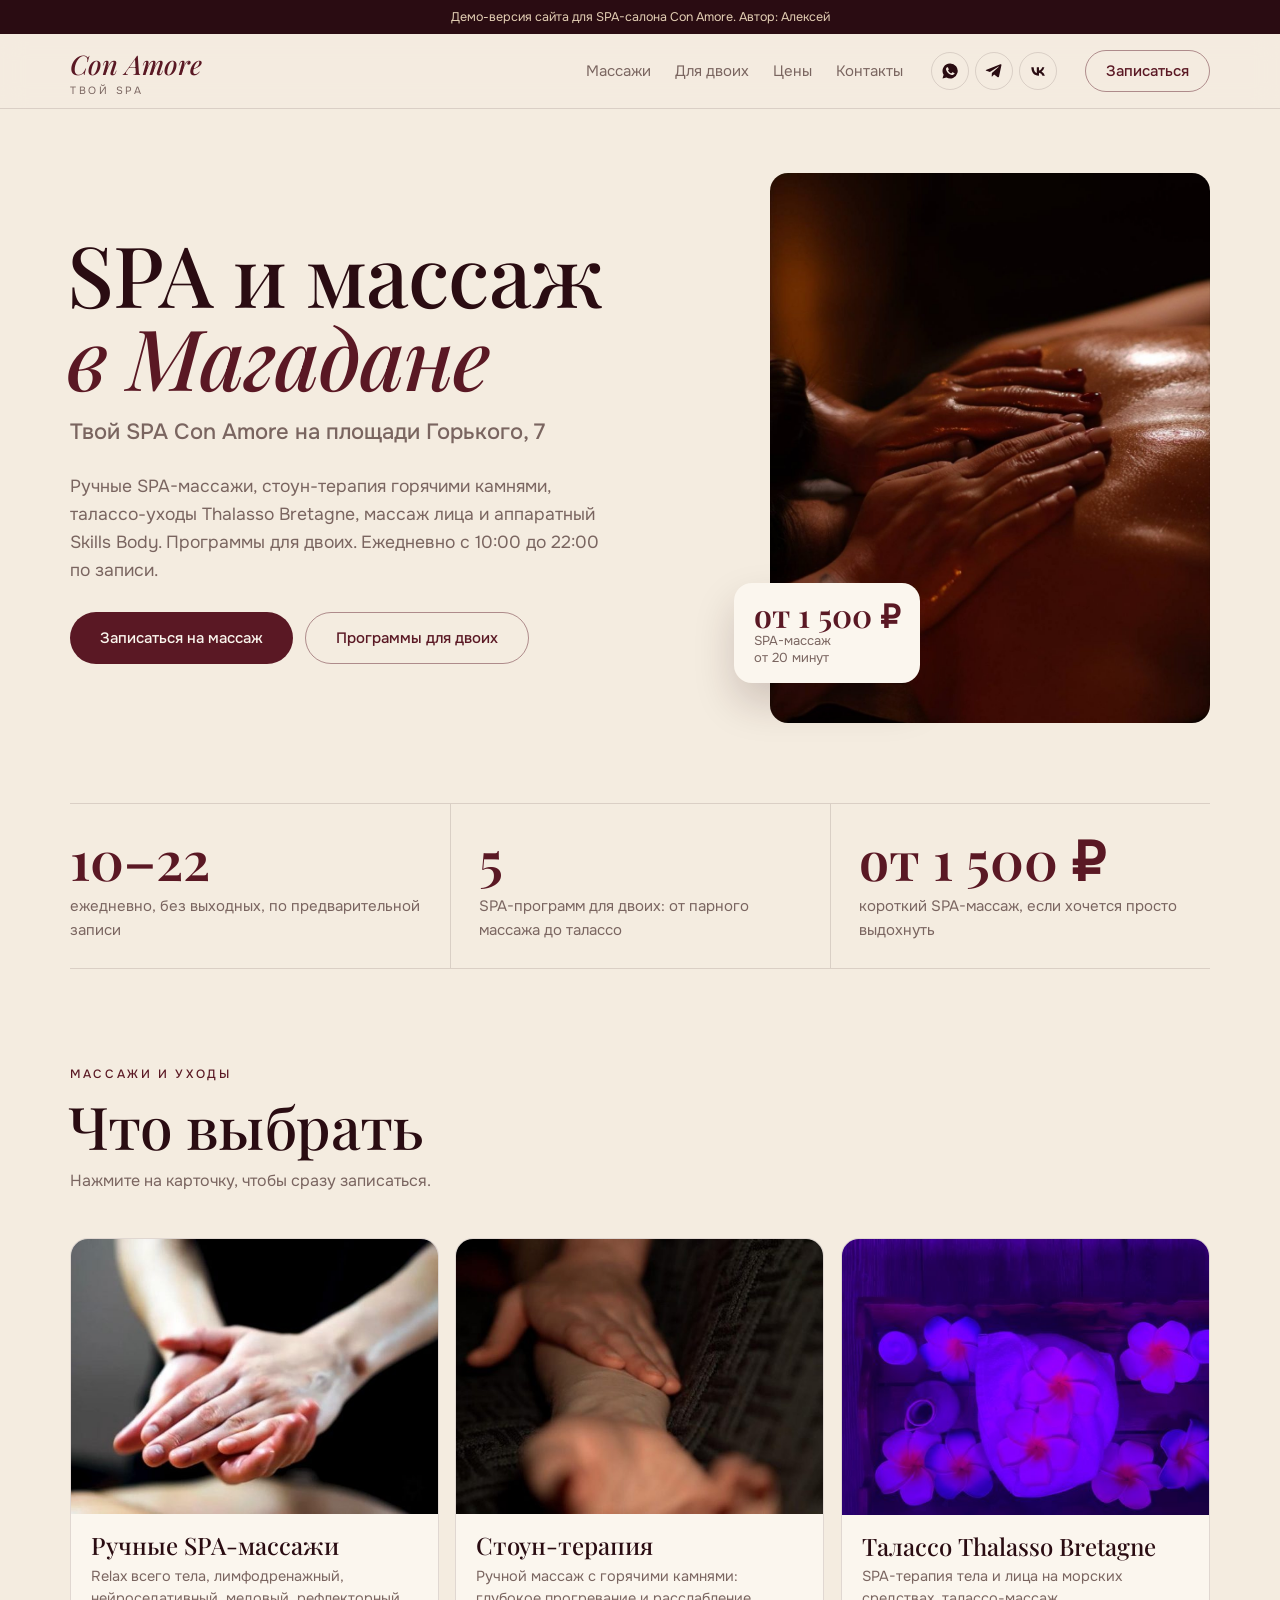
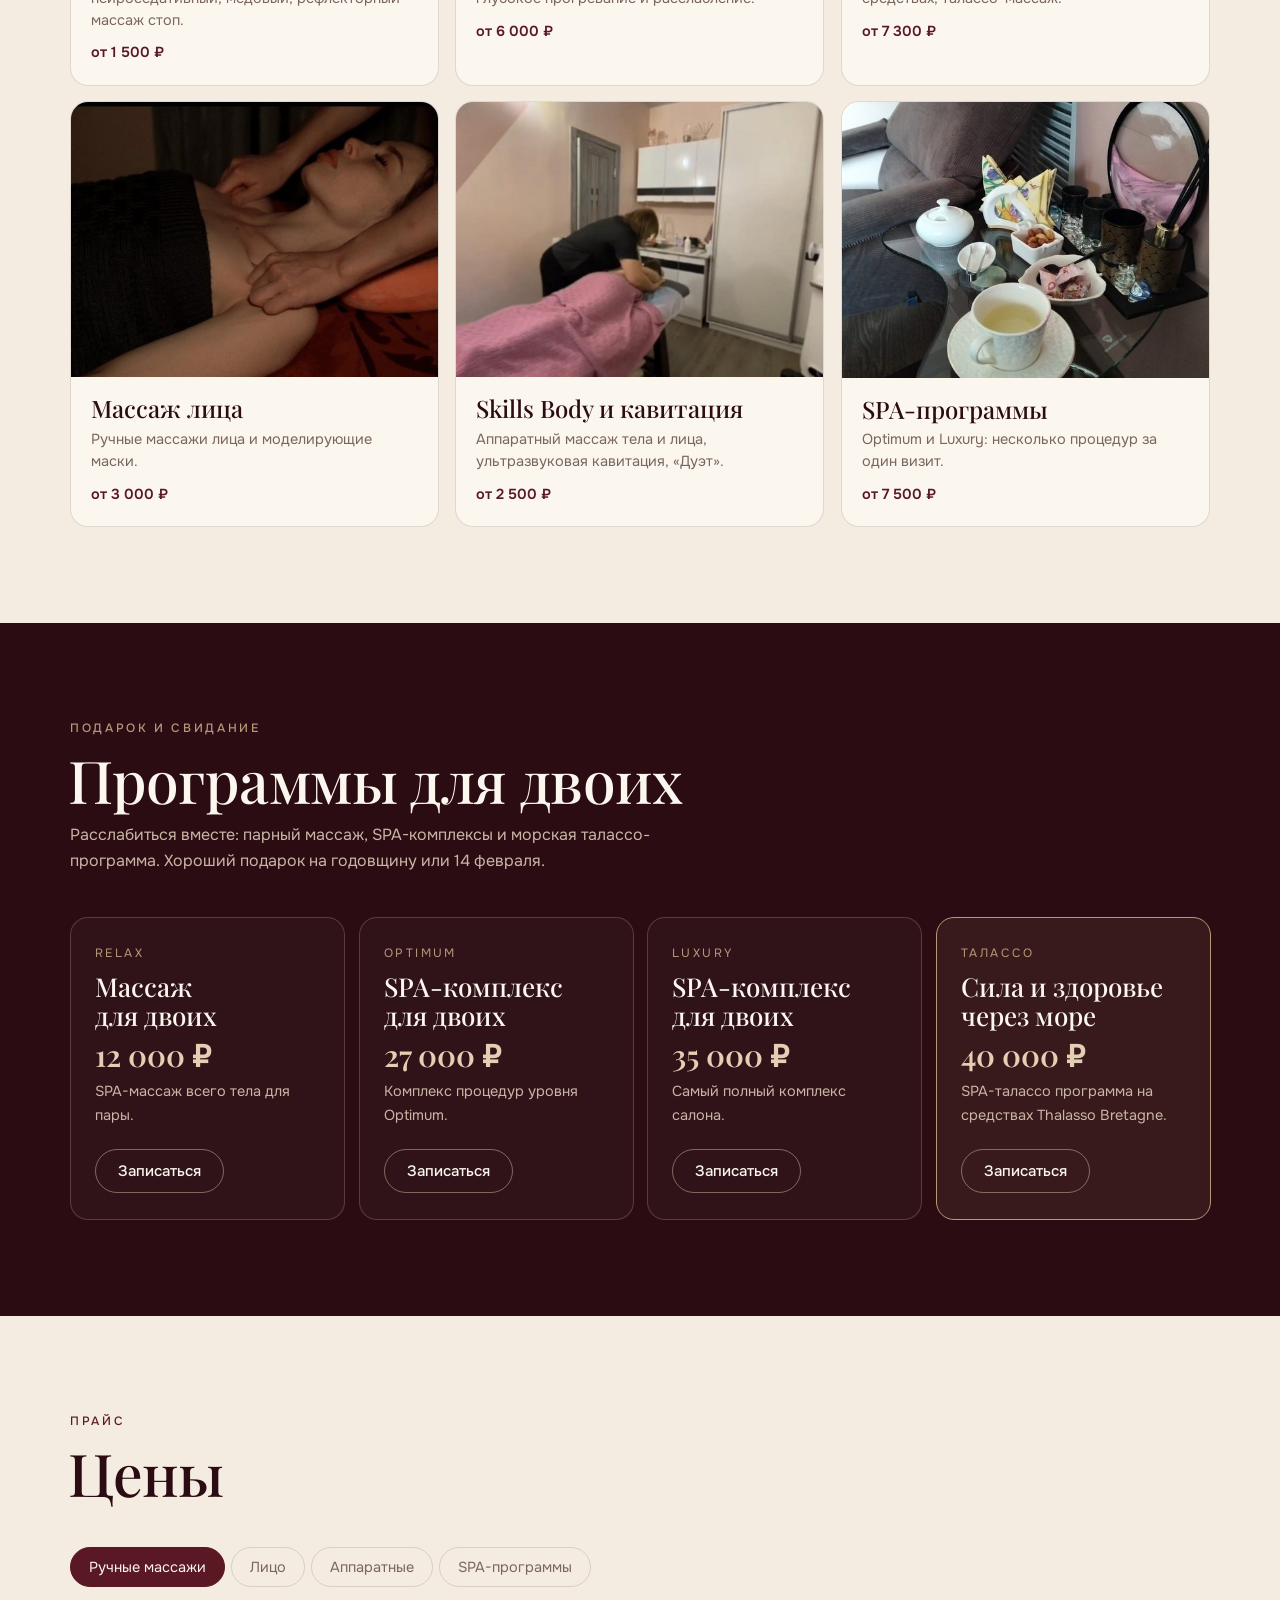
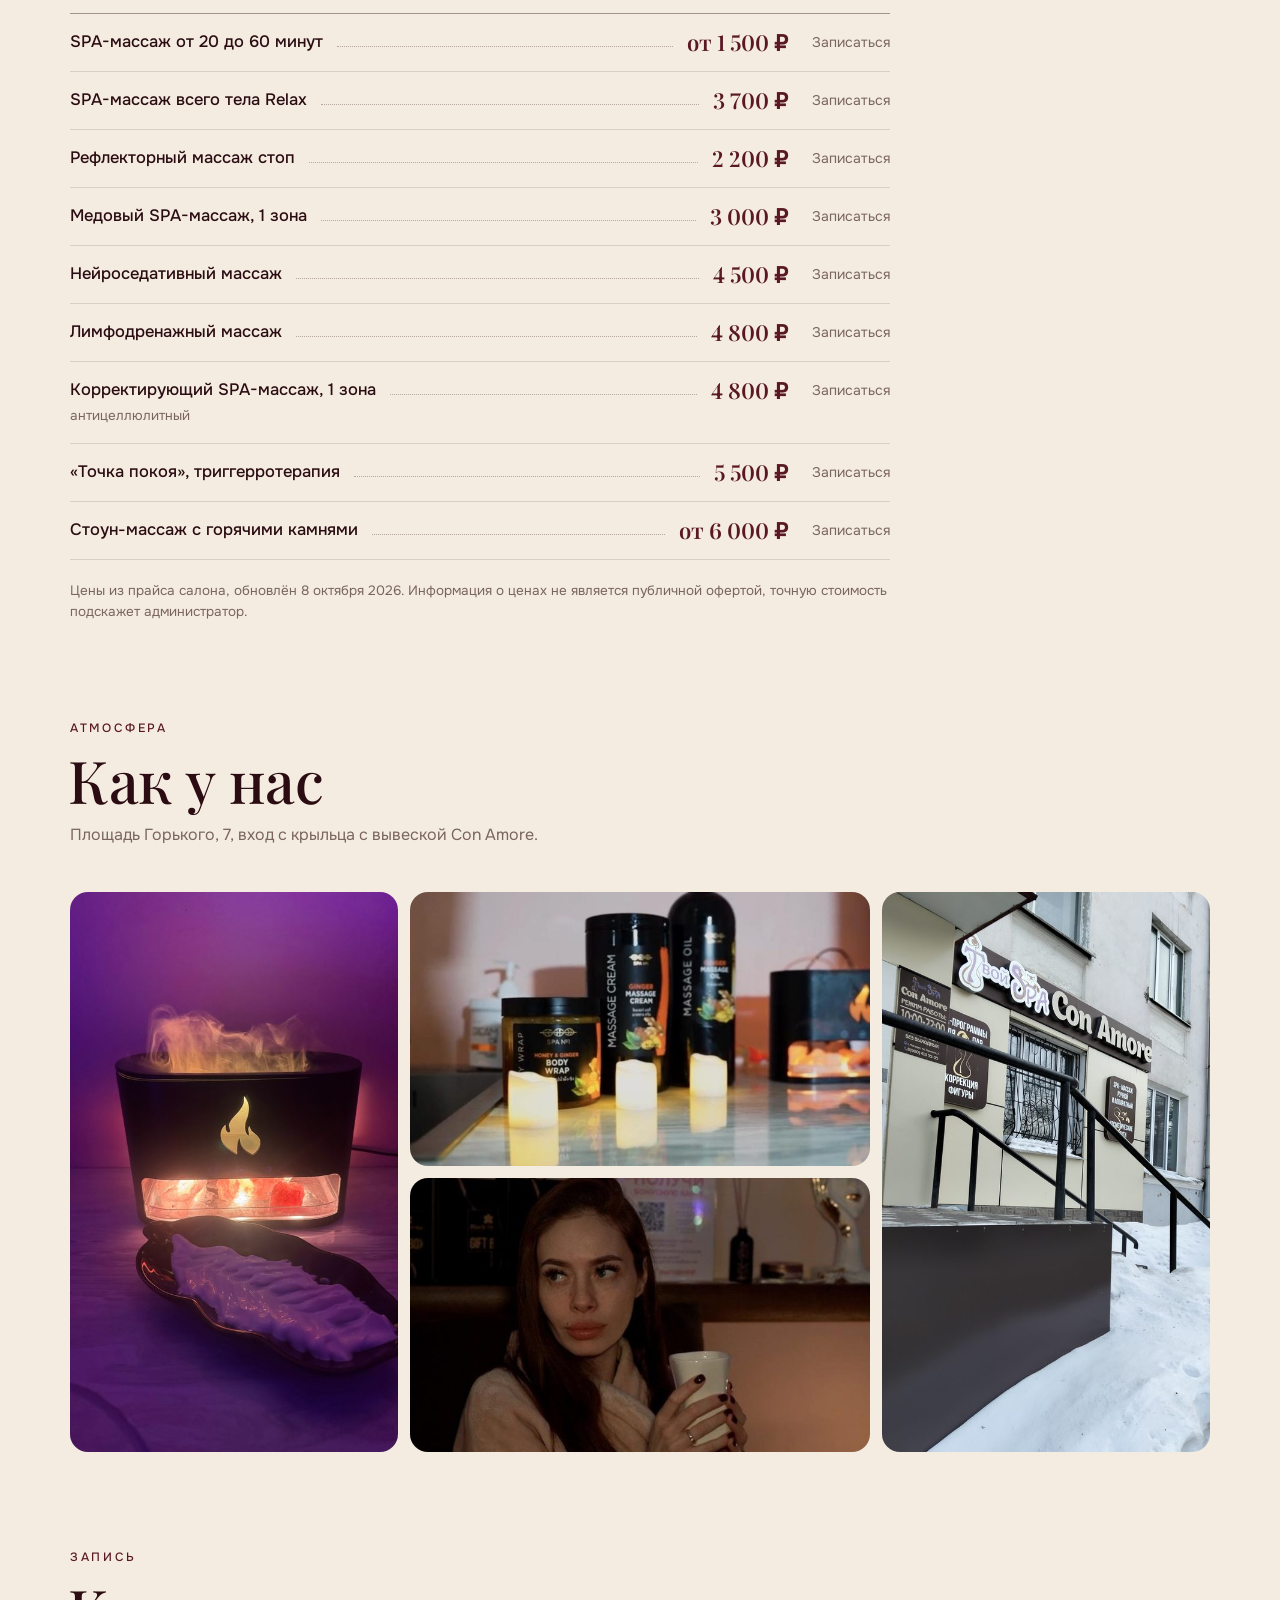
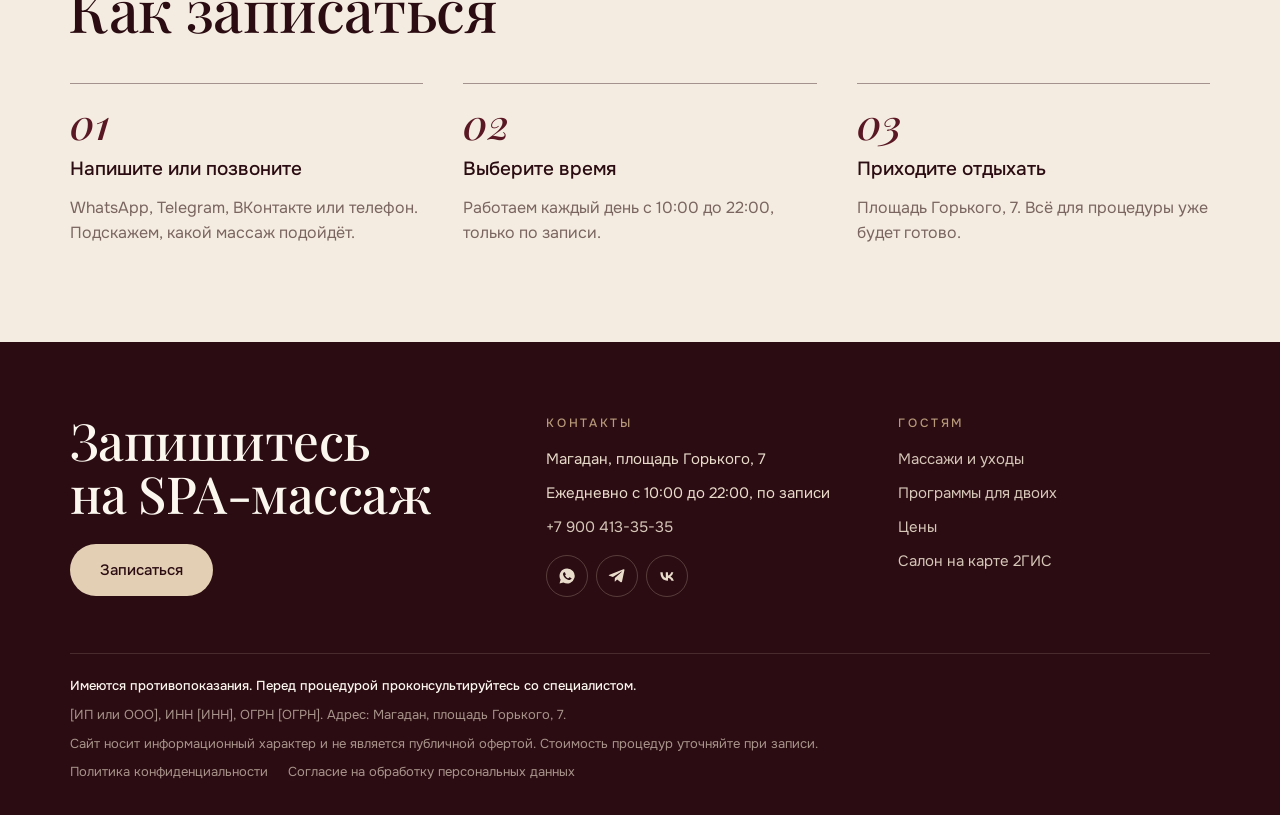
==== index.html @ 03e9383b "Demo site Co-Authored-By: Claude Opus 5.5 <noreply@anthropic.com>" ====
<!doctype html>
<html lang="ru">
<head>
<meta charset="utf-8">
<meta name="viewport" content="width=device-width, initial-scale=1">
<meta name="robots" content="noindex, nofollow">
<title>Твой SPA Con Amore: SPA и массаж в Магадане</title>
<meta name="description" content="SPA-салон Con Amore, Магадан, площадь Горького 7. Ручные SPA-массажи, стоун-терапия, талассо, массаж лица, аппаратный Skills Body, SPA-программы для двоих.">
<link rel="icon" href="data:image/svg+xml,%3Csvg xmlns='http://www.w3.org/2000/svg' viewBox='0 0 32 32'%3E%3Crect width='32' height='32' rx='16' fill='%235a1824'/%3E%3Ctext x='16' y='21.5' text-anchor='middle' font-family='Georgia' font-style='italic' font-size='15' fill='%23f1e6d6'%3EC%3C/text%3E%3C/svg%3E">
<link rel="preconnect" href="https://fonts.googleapis.com">
<link rel="stylesheet" href="https://fonts.googleapis.com/css2?family=Playfair+Display:ital,wght@0,500;0,600;1,500&family=Onest:wght@400;500;600&display=swap">
<style>
/* Палитра «бордо и шампанское»: кремовая страница, бордовые акценты и кнопки, тёплый шампань,
   тёмно-бордовые блоки для программ и подвала. Заголовки Playfair, текст Onest. */
:root {
  --bg: #f4ece0;
  --paper: #fbf6ee;
  --ink: #2a0c12;
  --muted: #7a6560;
  --line: rgba(42,12,18,.13);
  --wine: #5a1824;
  --wine-deep: #2a0c12;
  --champ: #b89a7a;
  --champ-l: #e3cfb4;
  --wa: #25d366; --tg: #2aabee; --vk: #0077ff;
  --f: "Onest", system-ui, -apple-system, "Segoe UI", sans-serif;
  --fd: "Playfair Display", Georgia, "Times New Roman", serif;
  --wrap: 1180px;
}
* { box-sizing: border-box }
html { scroll-behavior: smooth }
body { margin: 0; background: var(--bg); color: var(--ink); font: 400 16px/1.6 var(--f); -webkit-font-smoothing: antialiased }
img { display: block; max-width: 100% }
a { color: inherit }
button { font: inherit; color: inherit }
.wrap { max-width: var(--wrap); margin: 0 auto; padding-inline: 20px }
h1, h2, h3 { margin: 0; font-weight: 500; text-wrap: balance }
h1, h2 { font-family: var(--fd); letter-spacing: -0.01em }
.ico { width: 18px; height: 18px; flex: 0 0 auto; fill: currentColor }
.eyebrow { font-size: 12px; letter-spacing: .22em; text-transform: uppercase; color: var(--wine); font-weight: 500 }

.demo { background: var(--wine-deep); color: var(--champ-l); font-size: 12.5px; text-align: center; padding: 7px 16px }

header { position: sticky; top: 0; z-index: 30; background: rgba(244,236,224,.9); backdrop-filter: blur(12px); border-bottom: 1px solid var(--line) }
.bar { display: flex; align-items: center; gap: 28px; height: 74px }
.logo { text-decoration: none; display: grid; gap: 4px; line-height: 1; margin-right: auto }
.logo b { font: italic 500 27px var(--fd); color: var(--wine) }
.logo small { font-size: 10.5px; color: var(--muted); letter-spacing: .26em; text-transform: uppercase }
nav { display: flex; gap: 24px; font-size: 15px }
nav a { text-decoration: none; color: var(--muted); transition: color .2s }
nav a:hover { color: var(--ink) }
.icons { display: flex; gap: 6px }
.icons a { width: 38px; height: 38px; border-radius: 50%; display: grid; place-items: center; border: 1px solid var(--line); transition: border-color .2s, color .2s }
.icons a:hover { border-color: var(--wine); color: var(--wine) }
@media (max-width: 960px) { nav { display: none } .bar { gap: 12px } }
@media (max-width: 560px) { .icons .vk, .bar .btn-out { display: none } .logo b { font-size: 24px } }

.btn, .btn-out { display: inline-flex; align-items: center; justify-content: center; gap: 8px; height: 52px; padding: 0 30px; border-radius: 999px; font: 500 15px var(--f); text-decoration: none; cursor: pointer; white-space: nowrap; transition: background .25s, color .25s, transform .15s, box-shadow .25s, border-color .25s }
.btn { background: var(--wine); color: var(--paper); border: 0 }
.btn:hover { background: var(--wine-deep); box-shadow: 0 10px 30px rgba(90,24,36,.25) }
.btn-out { background: transparent; color: var(--wine); border: 1px solid rgba(90,24,36,.45) }
.btn-out:hover { background: var(--wine); color: var(--paper) }
.btn:active, .btn-out:active { transform: scale(.97) }
.bar .btn-out { height: 42px; padding: 0 20px }

/* первый экран */
.hero { display: grid; grid-template-columns: minmax(0, 1.1fr) minmax(0, .9fr); gap: 56px; align-items: center; padding-block: 64px 80px }
.hero-text { display: grid; gap: 24px }
.hero h1 { font-size: clamp(48px, 6.6vw, 94px); line-height: .98; margin-left: -0.035em }
.hero h1 em { font-style: italic; color: var(--wine) }
.hero .who { margin: -4px 0 0; font: 500 clamp(18px, 1.8vw, 22px)/1.35 var(--f) }
.hero p { margin: 0; font-size: 17.5px; color: var(--muted); max-width: 32em }
.cta { display: flex; flex-wrap: wrap; gap: 12px; margin-top: 4px }
.shot { position: relative; justify-self: end; width: min(100%, 440px) }
.shot .frame { position: relative; border-radius: 18px; overflow: hidden; aspect-ratio: 4 / 5 }
.shot .frame img { width: 100%; height: 100%; object-fit: cover }
.tag { position: absolute; left: -36px; bottom: 40px; background: var(--paper); border-radius: 18px; padding: 16px 20px; display: grid; gap: 2px; box-shadow: 0 20px 40px rgba(42,12,18,.18) }
.tag b { font: 600 32px/1 var(--fd); color: var(--wine) }
.tag span { font-size: 13px; line-height: 1.3; color: var(--muted) }
@media (max-width: 900px) {
  .hero { grid-template-columns: minmax(0, 1fr); gap: 40px; padding-block: 36px 56px }
  .shot { justify-self: center; width: min(100%, 380px) }
  .tag { left: -8px }
}

.facts { display: grid; grid-template-columns: repeat(3, minmax(0, 1fr)); border-block: 1px solid var(--line) }
.fact { padding: 28px 28px 26px; display: grid; gap: 8px; align-content: start }
.fact + .fact { border-left: 1px solid var(--line) }
.fact:first-child { padding-left: 0 }
.fact b { font: 600 clamp(36px, 4.2vw, 54px)/1 var(--fd); color: var(--wine) }
.fact span { color: var(--muted); font-size: 15px }
@media (max-width: 720px) { .facts { grid-template-columns: minmax(0, 1fr) } .fact + .fact { border-left: 0; border-top: 1px solid var(--line) } .fact { padding-inline: 0 } }

section { padding-block: 96px }
.sec-head { display: grid; gap: 12px; margin-bottom: 44px }
.sec-head h2 { font-size: clamp(38px, 4.6vw, 60px); line-height: 1.02; margin-left: -0.03em }
.sec-head p { margin: 0; color: var(--muted); max-width: 38em }

/* направления */
.dirs { display: grid; grid-template-columns: repeat(3, minmax(0, 1fr)); gap: 16px }
@media (max-width: 900px) { .dirs { grid-template-columns: repeat(2, minmax(0, 1fr)) } }
@media (max-width: 520px) { .dirs { grid-template-columns: minmax(0, 1fr) } }
.dir { position: relative; background: var(--paper); border: 1px solid var(--line); border-radius: 18px; overflow: hidden; display: flex; flex-direction: column; text-align: left; padding: 0; cursor: pointer; transition: border-color .3s, box-shadow .3s }
.dir:hover { border-color: rgba(90,24,36,.35); box-shadow: 0 14px 34px rgba(42,12,18,.10) }
.dir .ph { aspect-ratio: 4 / 3; overflow: hidden }
.dir .ph img { width: 100%; height: 100%; object-fit: cover; transition: transform .8s cubic-bezier(.2,.7,.2,1) }
.dir:hover .ph img { transform: scale(1.05) }
.dir .tx { padding: 18px 20px 20px; display: grid; gap: 6px }
.dir h3 { font: 500 24px/1.15 var(--fd) }
.dir p { margin: 0; color: var(--muted); font-size: 14.5px; line-height: 1.5 }
.dir .from { color: var(--wine); font-size: 14.5px; font-weight: 600; margin-top: 4px }

/* программы для двоих: тёмный блок */
.duo-sec { background: var(--wine-deep); color: var(--paper) }
.duo-sec .eyebrow { color: var(--champ) }
.duo-sec .sec-head p { color: #c9b6a6 }
.duo { display: grid; grid-template-columns: repeat(4, minmax(0, 1fr)); gap: 14px }
@media (max-width: 960px) { .duo { grid-template-columns: repeat(2, minmax(0, 1fr)) } }
@media (max-width: 520px) { .duo { grid-template-columns: minmax(0, 1fr) } }
.prog { position: relative; border: 1px solid rgba(227,207,180,.22); border-radius: 18px; padding: 26px 24px; display: flex; flex-direction: column; align-items: flex-start; gap: 10px; background: rgba(255,255,255,.03) }
.prog.top { border-color: var(--champ); background: rgba(184,154,122,.10) }
.prog .n { font-size: 12px; letter-spacing: .2em; text-transform: uppercase; color: var(--champ) }
.prog h3 { font: 500 26px/1.1 var(--fd) }
.prog .sum { font: 600 30px/1 var(--fd); color: var(--champ-l) }
.prog p { margin: 0 0 12px; color: #c9b6a6; font-size: 14.5px }
.prog .btn-out { margin-top: auto; height: 44px; padding: 0 22px; color: var(--paper); border-color: rgba(227,207,180,.45) }
.prog .btn-out:hover { background: var(--champ); border-color: var(--champ); color: var(--wine-deep) }

/* прайс узкой колонкой: название и цена связаны точечной линией */
.tabs { display: flex; gap: 6px; flex-wrap: wrap; margin-bottom: 26px }
.tabs button { border: 1px solid var(--line); background: transparent; height: 40px; padding: 0 18px; border-radius: 999px; font-size: 14.5px; cursor: pointer; white-space: nowrap; color: var(--muted); transition: background .2s, color .2s, border-color .2s }
.tabs button:hover { color: var(--ink); border-color: rgba(42,12,18,.3) }
.tabs button[aria-selected="true"] { background: var(--wine); border-color: var(--wine); color: var(--paper) }
.plist { max-width: 820px; border-top: 1px solid rgba(42,12,18,.4) }
.pr { display: grid; grid-template-columns: auto minmax(28px, 1fr) auto auto; column-gap: 14px; align-items: start; padding-block: 16px; border-bottom: 1px solid var(--line) }
.pr .nm { max-width: 30em; font-weight: 500; font-size: 16.5px; line-height: 1.45 }
.pr small { grid-column: 1 / 3; grid-row: 2; color: var(--muted); font-size: 13.5px; margin-top: 2px }
.pr .lead { height: 17px; border-bottom: 1px dotted rgba(42,12,18,.3) }
.pr .sum { font: 600 22px/24px var(--fd); color: var(--wine); white-space: nowrap; font-variant-numeric: lining-nums tabular-nums }
.pr button { border: 0; background: none; color: var(--muted); font-size: 14px; line-height: 24px; cursor: pointer; padding: 0; margin-left: 10px; border-bottom: 1px solid transparent; transition: color .2s, border-color .2s }
.pr button:hover { color: var(--wine); border-color: var(--wine) }
@media (max-width: 600px) { .pr { grid-template-columns: minmax(0, auto) minmax(16px, 1fr) auto; row-gap: 4px } .pr small { grid-column: 1 / -1 } .pr button { grid-column: 1; grid-row: 3; margin-left: 0; justify-self: start } }
.p-note { margin: 20px 0 0; font-size: 13.5px; color: var(--muted); max-width: 820px }

/* атмосфера */
.gal { display: grid; grid-template-columns: 1fr 1.4fr 1fr; grid-template-rows: 1fr 1fr; gap: 12px; height: 560px }
.gal div { border-radius: 18px; overflow: hidden }
.gal div:first-child { grid-row: span 2 } .gal div:nth-child(3) { grid-column: 3; grid-row: 1 / 3 } .gal div:nth-child(4) { grid-column: 2; grid-row: 2 }
.gal img { width: 100%; height: 100%; object-fit: cover; transition: transform .8s cubic-bezier(.2,.7,.2,1) }
.gal div:hover img { transform: scale(1.04) }
@media (max-width: 760px) { .gal { grid-template-columns: 1fr 1fr; grid-template-rows: 260px 200px; height: auto } .gal div:nth-child(n) { grid-column: auto; grid-row: auto } }

.steps { display: grid; grid-template-columns: repeat(3, minmax(0, 1fr)); gap: 40px }
@media (max-width: 800px) { .steps { grid-template-columns: minmax(0, 1fr); gap: 28px } }
.step { display: grid; gap: 10px; align-content: start; border-top: 1px solid rgba(42,12,18,.4); padding-top: 18px }
.step .n { font: italic 500 42px/1 var(--fd); color: var(--wine) }
.step h3 { font-size: 19px; font-weight: 500 }
.step p { margin: 0; color: var(--muted) }

footer { background: var(--wine-deep); color: #eadccb; padding-block: 72px 32px }
footer a { color: inherit }
.f-top { display: grid; grid-template-columns: 1.4fr 1fr 1fr; gap: 40px; align-items: start }
@media (max-width: 860px) { .f-top { grid-template-columns: minmax(0, 1fr) } }
.f-top h2 { font-size: clamp(36px, 4vw, 52px); line-height: 1.04; color: var(--paper) }
.f-top .btn { margin-top: 24px; background: var(--champ-l); color: var(--wine-deep) }
.f-top .btn:hover { background: var(--paper) }
.fcol { display: grid; gap: 10px; font-size: 15px; align-content: start }
.fcol h4 { margin: 0 0 4px; font-size: 12px; letter-spacing: .22em; text-transform: uppercase; color: var(--champ); font-weight: 500 }
.fcol a { text-decoration: none; opacity: .9 }
.fcol a:hover { opacity: 1; color: var(--champ-l) }
.soc { display: flex; gap: 8px; margin-top: 6px }
.soc a { width: 42px; height: 42px; border-radius: 50%; display: grid; place-items: center; border: 1px solid rgba(227,207,180,.25); opacity: 1 }
.soc a:hover { border-color: var(--champ); color: var(--champ-l) }
.legal { border-top: 1px solid rgba(227,207,180,.16); margin-top: 56px; padding-top: 22px; display: grid; gap: 8px; font-size: 13px; color: #a8948a }
.legal p { margin: 0; max-width: 72em }
.legal strong { color: var(--paper); font-weight: 500 }
.legal nav { display: flex; gap: 20px; flex-wrap: wrap; font-size: 13px }
.legal nav a { color: #a8948a }

/* окно записи */
.sheet-bg { position: fixed; inset: 0; background: rgba(42,12,18,.45); z-index: 50; opacity: 0; pointer-events: none; transition: opacity .25s }
.sheet { position: fixed; left: 50%; bottom: 0; z-index: 51; width: min(440px, 100%); transform: translate(-50%, 104%); background: var(--paper); border-radius: 24px 24px 0 0; padding: 22px 22px calc(22px + env(safe-area-inset-bottom, 0px)); transition: transform .35s cubic-bezier(.2,.8,.2,1) }
@media (min-width: 700px) { .sheet { bottom: 50%; border-radius: 24px; transform: translate(-50%, 60%) scale(.96); opacity: 0; transition: transform .3s cubic-bezier(.2,.8,.2,1), opacity .25s } }
.open .sheet-bg { opacity: 1; pointer-events: auto }
.sheet { pointer-events: none } .open .sheet { pointer-events: auto } /* скрытое окно не должно ловить мышь */
.open .sheet { transform: translate(-50%, 0) }
@media (min-width: 700px) { .open .sheet { transform: translate(-50%, 50%) scale(1); opacity: 1 } }
.sheet-top { display: flex; gap: 12px; align-items: start; margin-bottom: 18px }
.sheet-top b { display: block; font: 500 26px/1.15 var(--fd); margin-top: 4px }
.x { margin-left: auto; width: 36px; height: 36px; border-radius: 50%; border: 1px solid var(--line); background: transparent; cursor: pointer; font-size: 16px; line-height: 1; flex: 0 0 auto }
.via { display: grid; gap: 8px }
.via a, .via button { display: flex; align-items: center; gap: 12px; height: 54px; padding: 0 16px; border-radius: 999px; border: 1px solid var(--line); background: transparent; text-decoration: none; font-weight: 500; font-size: 16px; cursor: pointer; transition: border-color .2s, background .2s }
.via a:hover, .via button:hover { border-color: var(--wine); background: rgba(90,24,36,.04) }
.via .badge { width: 32px; height: 32px; border-radius: 50%; display: grid; place-items: center; color: #fff }
.via .hint { margin-left: auto; color: var(--muted); font-weight: 400; font-size: 13px }
.note { font-size: 12.5px; color: var(--muted); margin: 14px 0 0 }
.note a { color: var(--muted) }
.toast { position: fixed; left: 50%; top: 18px; transform: translate(-50%, -80px); background: var(--wine); color: var(--paper); padding: 10px 18px; border-radius: 999px; z-index: 60; font-size: 14px; transition: transform .3s }
.toast.on { transform: translate(-50%, 0) }

.mbar { display: none }
@media (max-width: 680px) {
  .mbar { display: flex; gap: 8px; position: fixed; left: 12px; right: 12px; bottom: calc(env(safe-area-inset-bottom, 0px) + 12px); z-index: 40 }
  .mbar .btn { flex: 1; height: 54px; box-shadow: 0 10px 28px rgba(42,12,18,.3) }
  .mbar .sq { flex: 0 0 54px; height: 54px; border-radius: 50%; display: grid; place-items: center; color: #fff; box-shadow: 0 10px 28px rgba(42,12,18,.3) }
  footer { padding-bottom: 100px }
}

/* наклон за курсором */
.tilt { will-change: transform; transition: transform .5s cubic-bezier(.2,.7,.2,1) }
.tilt.moving { transition: transform .08s linear }
.tilt::after { content: ""; position: absolute; inset: 0; border-radius: inherit; pointer-events: none; opacity: 0; transition: opacity .3s;
  background: radial-gradient(circle 240px at var(--gx, 50%) var(--gy, 50%), rgba(255,255,255,.22), transparent 60%) }
.tilt.moving::after { opacity: 1 }

/* проявление: быстро, шапка раздела целиком */
.js .rise { opacity: 0; transform: translateY(18px); transition: opacity .5s ease, transform .5s cubic-bezier(.2,.7,.2,1) }
.js .rise.in { opacity: 1; transform: none }
.js .unblur { opacity: 0; filter: blur(6px); transform: translateY(6px); transition: opacity .3s ease, filter .3s ease, transform .3s cubic-bezier(.2,.7,.2,1) }
.js .unblur.in { opacity: 1; filter: blur(0); transform: none }
@keyframes up { from { opacity: 0; transform: translateY(22px) } to { opacity: 1; transform: none } }
@keyframes clear { from { opacity: 0; filter: blur(10px) } to { opacity: 1; filter: blur(0) } }
.hero-text > * { animation: up .7s cubic-bezier(.2,.7,.2,1) both }
.hero h1 { animation: clear .7s ease both }
.hero-text > *:nth-child(2) { animation-delay: .15s } .hero-text > *:nth-child(3) { animation-delay: .25s } .hero-text > *:nth-child(4) { animation-delay: .35s }
.shot .frame img { animation: clear .9s ease .1s both }
.tag { animation: up .7s cubic-bezier(.2,.7,.2,1) .6s both }
@media (prefers-reduced-motion: reduce) {
  *, *::before, *::after { animation: none !important; transition: none !important }
  .js .rise, .js .unblur { opacity: 1; transform: none; filter: none }
}
:focus-visible { outline: 2px solid var(--wine); outline-offset: 3px }
</style>
</head>
<body>

<svg width="0" height="0" style="position:absolute" aria-hidden="true">
  <symbol id="i-wa" viewBox="0 0 24 24"><path d="M12 2a9.9 9.9 0 0 0-8.5 15L2 22l5.2-1.4A10 10 0 1 0 12 2Zm5.4 14c-.2.6-1.3 1.2-1.8 1.3-.5 0-1 .2-3.2-.7-2.7-1.1-4.4-3.9-4.6-4.1-.1-.2-1.1-1.5-1.1-2.8 0-1.4.7-2 1-2.3.2-.3.5-.3.7-.3h.5c.2 0 .4 0 .6.5l.8 2c.1.2.1.4 0 .5l-.3.5-.4.4c-.1.1-.3.3-.1.6.2.3.8 1.2 1.6 1.9 1.1 1 2 1.3 2.3 1.4.3.2.5.1.6 0l.9-1c.2-.3.4-.2.6-.1l1.9.9c.3.1.5.2.5.3.1.2.1.8-.1 1.4Z"/></symbol>
  <symbol id="i-tg" viewBox="0 0 24 24"><path d="m21.9 4.4-3.2 15c-.2 1.1-.9 1.3-1.7.8l-4.8-3.5-2.3 2.2c-.3.3-.5.5-1 .5l.3-4.9 8.9-8c.4-.4-.1-.6-.6-.2l-11 6.9-4.7-1.5c-1-.3-1-1 .2-1.5L20.5 3c.9-.3 1.7.2 1.4 1.4Z"/></symbol>
  <symbol id="i-vk" viewBox="0 0 24 24"><path d="M12.9 18.2C6.8 18.2 3.3 14 3.1 7h3.1c.1 5.1 2.4 7.3 4.2 7.7V7h2.9v4.4c1.8-.2 3.7-2.2 4.3-4.4h2.9a8.6 8.6 0 0 1-3.9 5.6 9 9 0 0 1 4.6 5.6h-3.2a5.6 5.6 0 0 0-4.7-4v4h-.4Z"/></symbol>
  <symbol id="i-tel" viewBox="0 0 24 24"><path d="M6.6 10.8a15.1 15.1 0 0 0 6.6 6.6l2.2-2.2c.3-.3.7-.4 1-.2 1.1.4 2.3.6 3.6.6.6 0 1 .4 1 1V20c0 .6-.4 1-1 1A17 17 0 0 1 3 4c0-.6.4-1 1-1h3.5c.6 0 1 .4 1 1 0 1.2.2 2.4.6 3.6.1.3 0 .7-.2 1l-2.3 2.2Z"/></symbol>
</svg>

<div class="demo">Демо-версия сайта для SPA-салона Con Amore. Автор: Алексей</div>

<header>
  <div class="wrap bar">
    <a class="logo" href="#top"><b>Con Amore</b><small>твой SPA</small></a>
    <nav aria-label="Разделы"><a href="#dirs">Массажи</a><a href="#duo">Для двоих</a><a href="#prices">Цены</a><a href="#contacts">Контакты</a></nav>
    <div class="icons">
      <a href="https://wa.me/79004133535" target="_blank" rel="noopener" aria-label="WhatsApp"><svg class="ico"><use href="#i-wa"/></svg></a>
      <a href="https://t.me/yourspamagadan" target="_blank" rel="noopener" aria-label="Telegram"><svg class="ico"><use href="#i-tg"/></svg></a>
      <a class="vk" href="https://vk.com/spa_conamore" target="_blank" rel="noopener" aria-label="ВКонтакте"><svg class="ico"><use href="#i-vk"/></svg></a>
    </div>
    <button class="btn-out" type="button" data-book="SPA-массаж">Записаться</button>
  </div>
</header>

<main id="top">
  <div class="wrap hero">
    <div class="hero-text">
      <h1>SPA и массаж <em>в&nbsp;Магадане</em></h1>
      <p class="who">Твой SPA Con Amore на площади Горького, 7</p>
      <p>Ручные SPA-массажи, стоун-терапия горячими камнями, талассо-уходы Thalasso Bretagne, массаж лица и аппаратный Skills Body. Программы для двоих. Ежедневно с 10:00 до 22:00 по&nbsp;записи.</p>
      <div class="cta">
        <button class="btn" type="button" data-book="SPA-массаж">Записаться на массаж</button>
        <a class="btn-out" href="#duo">Программы для двоих</a>
      </div>
    </div>
    <div class="shot">
      <div class="frame"><img src="img/hero.jpg" alt="SPA-массаж в Con Amore"></div>
      <div class="tag"><b>от 1 500 ₽</b><span>SPA-массаж<br>от 20 минут</span></div>
    </div>
  </div>

  <div class="wrap">
    <div class="facts">
      <div class="fact rise"><b>10–22</b><span>ежедневно, без выходных, по предварительной записи</span></div>
      <div class="fact rise"><b>5</b><span>SPA-программ для двоих: от парного массажа до талассо</span></div>
      <div class="fact rise"><b>от 1 500 ₽</b><span>короткий SPA-массаж, если хочется просто выдохнуть</span></div>
    </div>
  </div>

  <section id="dirs">
    <div class="wrap">
      <div class="sec-head"><span class="eyebrow rise">Массажи и уходы</span><h2 class="unblur">Что выбрать</h2><p class="rise">Нажмите на карточку, чтобы сразу записаться.</p></div>
      <div class="dirs" id="dirs-list"></div>
    </div>
  </section>

  <section class="duo-sec" id="duo">
    <div class="wrap">
      <div class="sec-head"><span class="eyebrow rise">Подарок и свидание</span><h2 class="unblur">Программы для двоих</h2><p class="rise">Расслабиться вместе: парный массаж, SPA-комплексы и морская талассо-программа. Хороший подарок на годовщину или 14 февраля.</p></div>
      <div class="duo">
        <div class="prog rise"><span class="n">Relax</span><h3>Массаж для двоих</h3><span class="sum">12 000 ₽</span><p>SPA-массаж всего тела для пары.</p><button class="btn-out" type="button" data-book="SPA Relax массаж для двоих">Записаться</button></div>
        <div class="prog rise"><span class="n">Optimum</span><h3>SPA-комплекс для двоих</h3><span class="sum">27 000 ₽</span><p>Комплекс процедур уровня Optimum.</p><button class="btn-out" type="button" data-book="SPA-комплекс Optimum для двоих">Записаться</button></div>
        <div class="prog rise"><span class="n">Luxury</span><h3>SPA-комплекс для двоих</h3><span class="sum">35 000 ₽</span><p>Самый полный комплекс салона.</p><button class="btn-out" type="button" data-book="SPA-комплекс Luxury для двоих">Записаться</button></div>
        <div class="prog top rise"><span class="n">Талассо</span><h3>Сила и здоровье через море</h3><span class="sum">40 000 ₽</span><p>SPA-талассо программа на средствах Thalasso Bretagne.</p><button class="btn-out" type="button" data-book="SPA-талассо программа">Записаться</button></div>
      </div>
    </div>
  </section>

  <section id="prices">
    <div class="wrap">
      <div class="sec-head"><span class="eyebrow rise">Прайс</span><h2 class="unblur">Цены</h2></div>
      <div class="tabs" role="tablist" id="tabs"></div>
      <div class="plist" id="plist"></div>
      <p class="p-note">Цены из прайса салона, обновлён 8 октября 2026. Информация о ценах не является публичной офертой, точную стоимость подскажет администратор.</p>
    </div>
  </section>

  <section id="space" style="padding-top:0">
    <div class="wrap">
      <div class="sec-head"><span class="eyebrow rise">Атмосфера</span><h2 class="unblur">Как у нас</h2><p class="rise">Площадь Горького, 7, вход с крыльца с вывеской Con Amore.</p></div>
      <div class="gal rise">
        <div><img src="img/g_fire.jpg" alt="Аромадиффузор в кабинете" loading="lazy"></div>
        <div><img src="img/g_oils.jpg" alt="Масла и кремы для массажа" loading="lazy"></div>
        <div><img src="img/g_facade.jpg" alt="Вход в салон" loading="lazy"></div>
        <div><img src="img/g_tea.jpg" alt="Отдых после процедуры" loading="lazy"></div>
      </div>
    </div>
  </section>

  <section id="how" style="padding-top:0">
    <div class="wrap">
      <div class="sec-head"><span class="eyebrow rise">Запись</span><h2 class="unblur">Как записаться</h2></div>
      <div class="steps">
        <div class="step rise"><span class="n">01</span><h3>Напишите или позвоните</h3><p>WhatsApp, Telegram, ВКонтакте или телефон. Подскажем, какой массаж подойдёт.</p></div>
        <div class="step rise"><span class="n">02</span><h3>Выберите время</h3><p>Работаем каждый день с 10:00 до 22:00, только по записи.</p></div>
        <div class="step rise"><span class="n">03</span><h3>Приходите отдыхать</h3><p>Площадь Горького, 7. Всё для процедуры уже будет готово.</p></div>
      </div>
    </div>
  </section>
</main>

<footer id="contacts">
  <div class="wrap">
    <div class="f-top">
      <div>
        <h2>Запишитесь на&nbsp;SPA-массаж</h2>
        <button class="btn" type="button" data-book="SPA-массаж">Записаться</button>
      </div>
      <div class="fcol">
        <h4>Контакты</h4>
        <span>Магадан, площадь Горького, 7</span>
        <span>Ежедневно с 10:00 до 22:00, по записи</span>
        <a href="tel:+79004133535">+7 900 413-35-35</a>
        <div class="soc">
          <a href="https://wa.me/79004133535" target="_blank" rel="noopener" aria-label="WhatsApp"><svg class="ico"><use href="#i-wa"/></svg></a>
          <a href="https://t.me/yourspamagadan" target="_blank" rel="noopener" aria-label="Telegram"><svg class="ico"><use href="#i-tg"/></svg></a>
          <a href="https://vk.com/spa_conamore" target="_blank" rel="noopener" aria-label="ВКонтакте"><svg class="ico"><use href="#i-vk"/></svg></a>
        </div>
      </div>
      <div class="fcol">
        <h4>Гостям</h4>
        <a href="#dirs">Массажи и уходы</a>
        <a href="#duo">Программы для двоих</a>
        <a href="#prices">Цены</a>
        <a href="https://2gis.ru/magadan/firm/70000001067976475" target="_blank" rel="noopener">Салон на карте 2ГИС</a>
      </div>
    </div>
    <div class="legal">
      <p><strong>Имеются противопоказания. Перед процедурой проконсультируйтесь со специалистом.</strong></p>
      <p>[ИП или ООО], ИНН [ИНН], ОГРН [ОГРН]. Адрес: Магадан, площадь Горького, 7.</p>
      <p>Сайт носит информационный характер и не является публичной офертой. Стоимость процедур уточняйте при записи.</p>
      <nav aria-label="Документы"><a href="privacy.html">Политика конфиденциальности</a><a href="consent.html">Согласие на обработку персональных данных</a></nav>
    </div>
  </div>
</footer>

<div class="mbar">
  <button class="btn" type="button" data-book="SPA-массаж">Записаться</button>
  <a class="sq" style="background:var(--wa)" href="https://wa.me/79004133535" target="_blank" rel="noopener" aria-label="WhatsApp"><svg class="ico"><use href="#i-wa"/></svg></a>
  <a class="sq" style="background:var(--wine)" href="tel:+79004133535" aria-label="Позвонить"><svg class="ico"><use href="#i-tel"/></svg></a>
</div>

<div id="order" aria-hidden="true">
  <div class="sheet-bg" data-close></div>
  <div class="sheet" role="dialog" aria-modal="true" aria-labelledby="o-name">
    <div class="sheet-top">
      <div><span class="eyebrow">Запись</span><b id="o-name"></b></div>
      <button class="x" data-close aria-label="Закрыть">&#x2715;</button>
    </div>
    <div class="via">
      <a id="o-wa" target="_blank" rel="noopener"><span class="badge" style="background:var(--wa)"><svg class="ico"><use href="#i-wa"/></svg></span>WhatsApp<span class="hint">текст уже готов</span></a>
      <button id="o-tg" type="button"><span class="badge" style="background:var(--tg)"><svg class="ico"><use href="#i-tg"/></svg></span>Telegram<span class="hint">скопируем текст</span></button>
      <button id="o-vk" type="button"><span class="badge" style="background:var(--vk)"><svg class="ico"><use href="#i-vk"/></svg></span>ВКонтакте<span class="hint">скопируем текст</span></button>
      <a href="tel:+79004133535"><span class="badge" style="background:var(--wine)"><svg class="ico"><use href="#i-tel"/></svg></span>Позвонить<span class="hint">+7 900 413-35-35</span></a>
    </div>
    <p class="note">Записываясь, вы соглашаетесь с <a href="privacy.html">политикой конфиденциальности</a> и <a href="consent.html">обработкой персональных данных</a>.</p>
  </div>
</div>
<div class="toast" id="toast"></div>

<script>
document.documentElement.classList.add("js");
// Направления и цены: из прайса салона в 2ГИС (обновлён 08.10.2026).
const DIRS = [
  { img: "relax.jpg", name: "Ручные SPA-массажи", text: "Relax всего тела, лимфодренажный, нейроседативный, медовый, рефлекторный массаж стоп.", from: 1500 },
  { img: "stone.jpg", name: "Стоун-терапия", text: "Ручной массаж с горячими камнями: глубокое прогревание и расслабление.", from: 6000 },
  { img: "thalasso.jpg", name: "Талассо Thalasso Bretagne", text: "SPA-терапия тела и лица на морских средствах, талассо-массаж.", from: 7300 },
  { img: "face.jpg", name: "Массаж лица", text: "Ручные массажи лица и моделирующие маски.", from: 3000 },
  { img: "body.jpg", name: "Skills Body и кавитация", text: "Аппаратный массаж тела и лица, ультразвуковая кавитация, «Дуэт».", from: 2500 },
  { img: "duo.jpg", name: "SPA-программы", text: "Optimum и Luxury: несколько процедур за один визит.", from: 7500 },
];
const PRICES = {
  "Ручные массажи": [
    ["SPA-массаж от 20 до 60 минут", 1500, "", true],
    ["SPA-массаж всего тела Relax", 3700],
    ["Рефлекторный массаж стоп", 2200],
    ["Медовый SPA-массаж, 1 зона", 3000],
    ["Нейроседативный массаж", 4500],
    ["Лимфодренажный массаж", 4800],
    ["Корректирующий SPA-массаж, 1 зона", 4800, "антицеллюлитный"],
    ["«Точка покоя», триггерротерапия", 5500],
    ["Стоун-массаж с горячими камнями", 6000, "", true],
  ],
  "Лицо": [
    ["Ручной массаж лица", 3000, "", true],
    ["Моделирующая маска для лица", 3500],
    ["Талассо-уход для лица и тела", 10000, "Thalasso Bretagne", true],
  ],
  "Аппаратные": [
    ["УЗ-кавитация, 1 зона", 2500],
    ["Пробный сеанс «Дуэт»", 3500],
    ["Skills Body, аппаратный массаж тела", 3500],
    ["Skills Body и УЗ-кавитация, «Дуэт»", 5000],
  ],
  "SPA-программы": [
    ["SPA-программа Optimum", 7500],
    ["Талассо-массаж", 7300, "Thalasso Bretagne"],
    ["SPA-программа Премиум на выбор", 8800, "Luxury"],
    ["SPA-комплекс Lite", 20000],
  ],
};
const WA = "79004133535";
const rub = n => n.toLocaleString("ru-RU") + " ₽";

document.getElementById("dirs-list").innerHTML = DIRS.map(d => `
  <button class="dir rise" type="button" data-book="${d.name}">
    <div class="ph"><img src="img/${d.img}" alt="" loading="lazy"></div>
    <div class="tx"><h3>${d.name}</h3><p>${d.text}</p><span class="from">от ${rub(d.from)}</span></div>
  </button>`).join("");

const tabs = document.getElementById("tabs");
tabs.innerHTML = Object.keys(PRICES).map((k, i) => `<button role="tab" aria-selected="${i === 0}" data-tab="${k}">${k}</button>`).join("");
function showTab(k) {
  tabs.querySelectorAll("button").forEach(b => b.setAttribute("aria-selected", b.dataset.tab === k));
  document.getElementById("plist").innerHTML = PRICES[k].map(([n, s, sub, from]) => `
    <div class="pr"><span class="nm">${n}</span><span class="lead" aria-hidden="true"></span><span class="sum">${from ? "от " : ""}${rub(s)}</span>
    <button type="button" data-book="${n}">Записаться</button>${sub ? `<small>${sub}</small>` : ""}</div>`).join("");
}
tabs.addEventListener("click", e => { const b = e.target.closest("[data-tab]"); if (b) showTab(b.dataset.tab) });
showTab("Ручные массажи");

// шапка раздела проявляется целиком, как только появилась её верхушка
const show = el => { el.classList.add("in"); el.querySelectorAll(".rise, .unblur").forEach(c => c.classList.add("in")) };
const io = "IntersectionObserver" in window ? new IntersectionObserver(es => es.forEach(e => {
  if (e.isIntersecting) { show(e.target); io.unobserve(e.target) }
}), { threshold: .1 }) : null;
const heads = [...document.querySelectorAll(".sec-head")];
heads.forEach(el => io ? io.observe(el) : show(el));
document.querySelectorAll(".rise, .unblur").forEach(el => { if (!heads.some(h => h.contains(el))) io ? io.observe(el) : el.classList.add("in") });

// наклон карточек за курсором (только где есть мышь)
if (matchMedia("(hover: hover) and (pointer: fine)").matches && !matchMedia("(prefers-reduced-motion: reduce)").matches) {
  const MAXDEG = 6;
  document.querySelectorAll(".dir, .prog, .shot .frame").forEach(el => {
    el.classList.add("tilt");
    el.addEventListener("mousemove", e => {
      const b = el.getBoundingClientRect();
      const px = (e.clientX - b.left) / b.width, py = (e.clientY - b.top) / b.height;
      el.classList.add("moving");
      el.style.transform = `perspective(900px) rotateX(${((.5 - py) * MAXDEG).toFixed(2)}deg) rotateY(${((px - .5) * MAXDEG).toFixed(2)}deg)`;
      el.style.setProperty("--gx", px * 100 + "%");
      el.style.setProperty("--gy", py * 100 + "%");
    });
    el.addEventListener("mouseleave", () => { el.classList.remove("moving"); el.style.transform = "" });
  });
}

const box = document.getElementById("order");
let msg = "";
function toast(t) { const el = document.getElementById("toast"); el.textContent = t; el.classList.add("on"); setTimeout(() => el.classList.remove("on"), 2200) }
async function copyText() { try { await navigator.clipboard.writeText(msg); return true } catch { return false } }
function openBook(what) {
  msg = what === "SPA-массаж" ? "Здравствуйте! Хочу записаться на SPA-массаж." : `Здравствуйте! Хочу записаться: ${what}.`;
  document.getElementById("o-name").textContent = what;
  document.getElementById("o-wa").href = `https://wa.me/${WA}?text=${encodeURIComponent(msg)}`;
  box.classList.add("open"); box.setAttribute("aria-hidden", "false");
}
function closeBook() { box.classList.remove("open"); box.setAttribute("aria-hidden", "true") }
document.addEventListener("click", e => {
  const b = e.target.closest("[data-book]"); if (b) return openBook(b.dataset.book);
  if (e.target.closest("[data-close]")) closeBook();
});
document.addEventListener("keydown", e => { if (e.key === "Escape") closeBook() });
// Telegram и ВК не подставляют текст по ссылке: копируем его и открываем чат
for (const [id, url] of [["o-tg", "https://t.me/+79004133535"], ["o-vk", "https://vk.com/spa_conamore"]]) {
  document.getElementById(id).addEventListener("click", async () => {
    toast(await copyText() ? "Текст скопирован, вставьте его в чат" : "Напишите, на какую процедуру хотите записаться");
    window.open(url, "_blank", "noopener");
  });
}
</script>
<script>
(function(){try{
  var s='conamore';
  if(location.search.indexOf('me')>-1)localStorage.setItem('own','1');
  if(localStorage.getItem('own')||location.hostname!=='sites49.github.io')return;
  var d=new Date(Date.now()+11*36e5).toISOString().slice(0,10);
  ['all',d].forEach(function(k){fetch('https://abacus.jasoncameron.dev/hit/sites49/'+s+'-'+k,{mode:'cors'}).catch(function(){})});
}catch(e){}})();
</script>
</body>
</html>
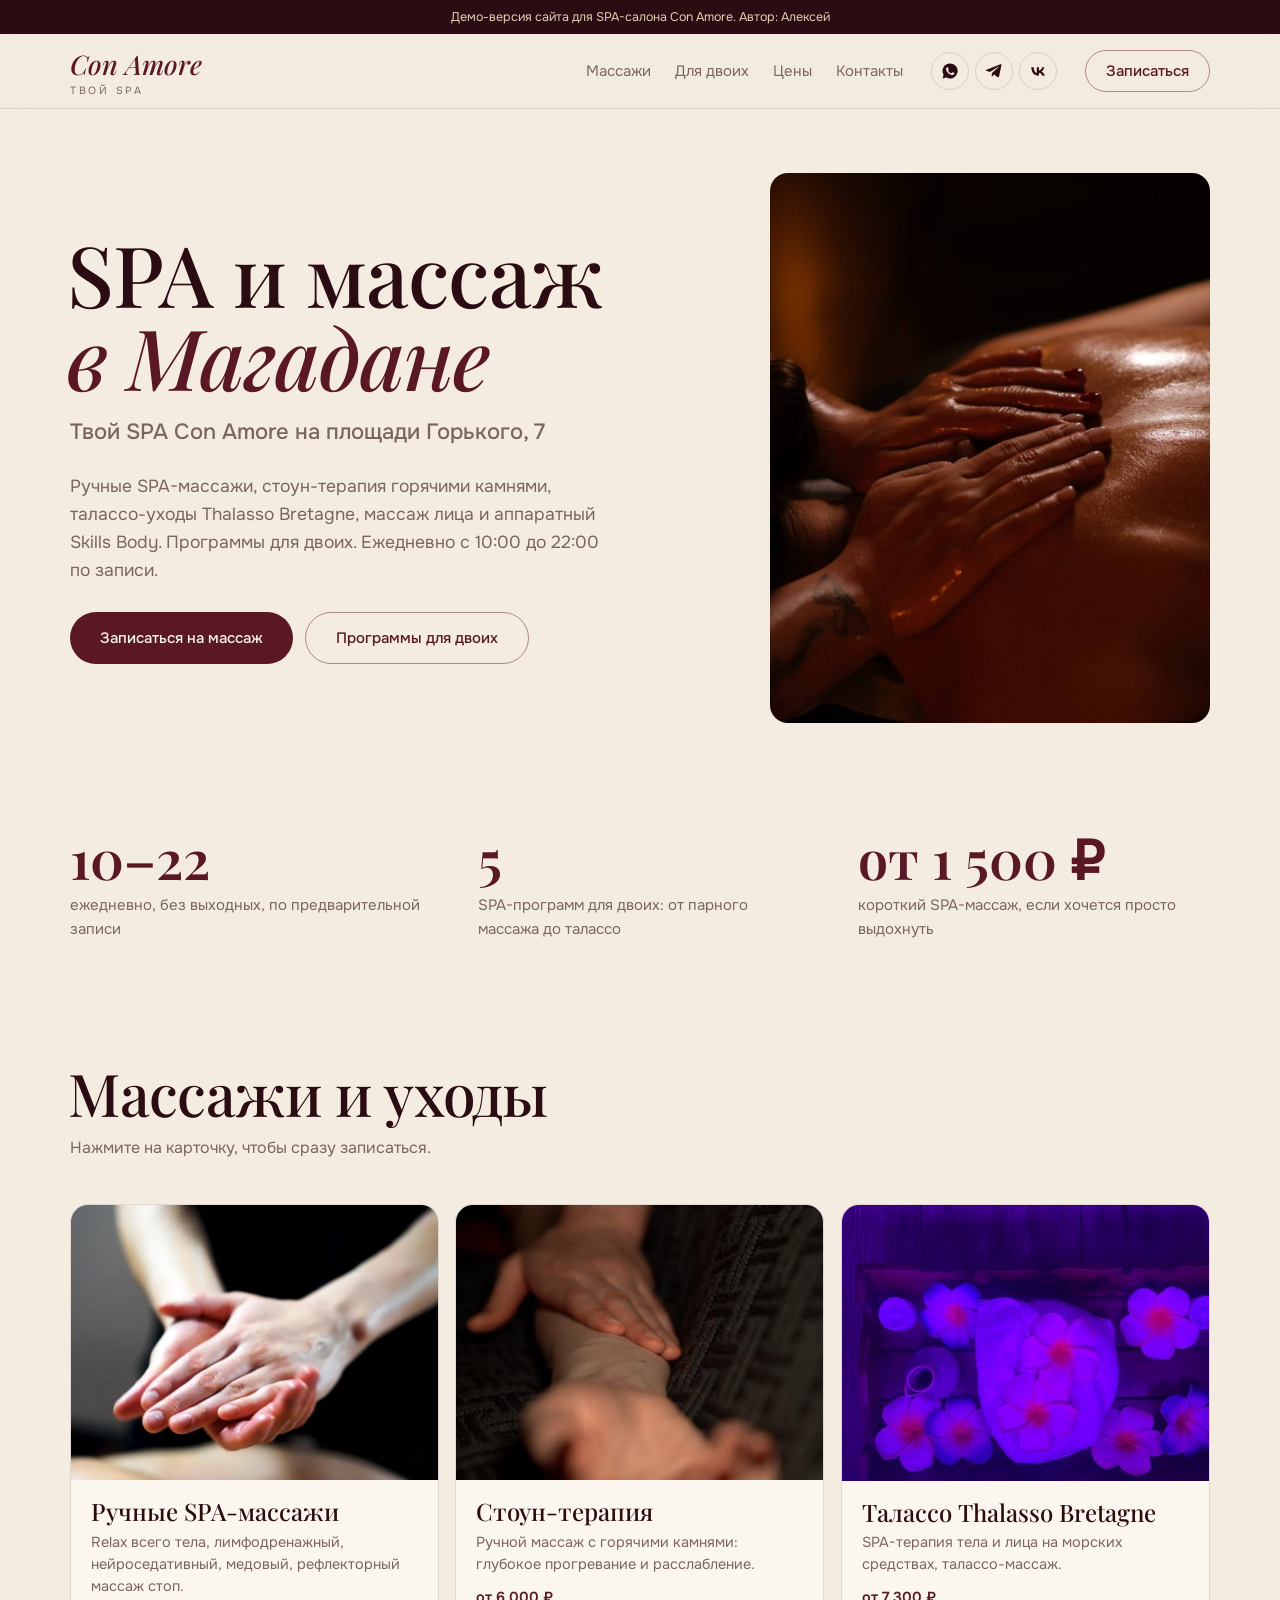
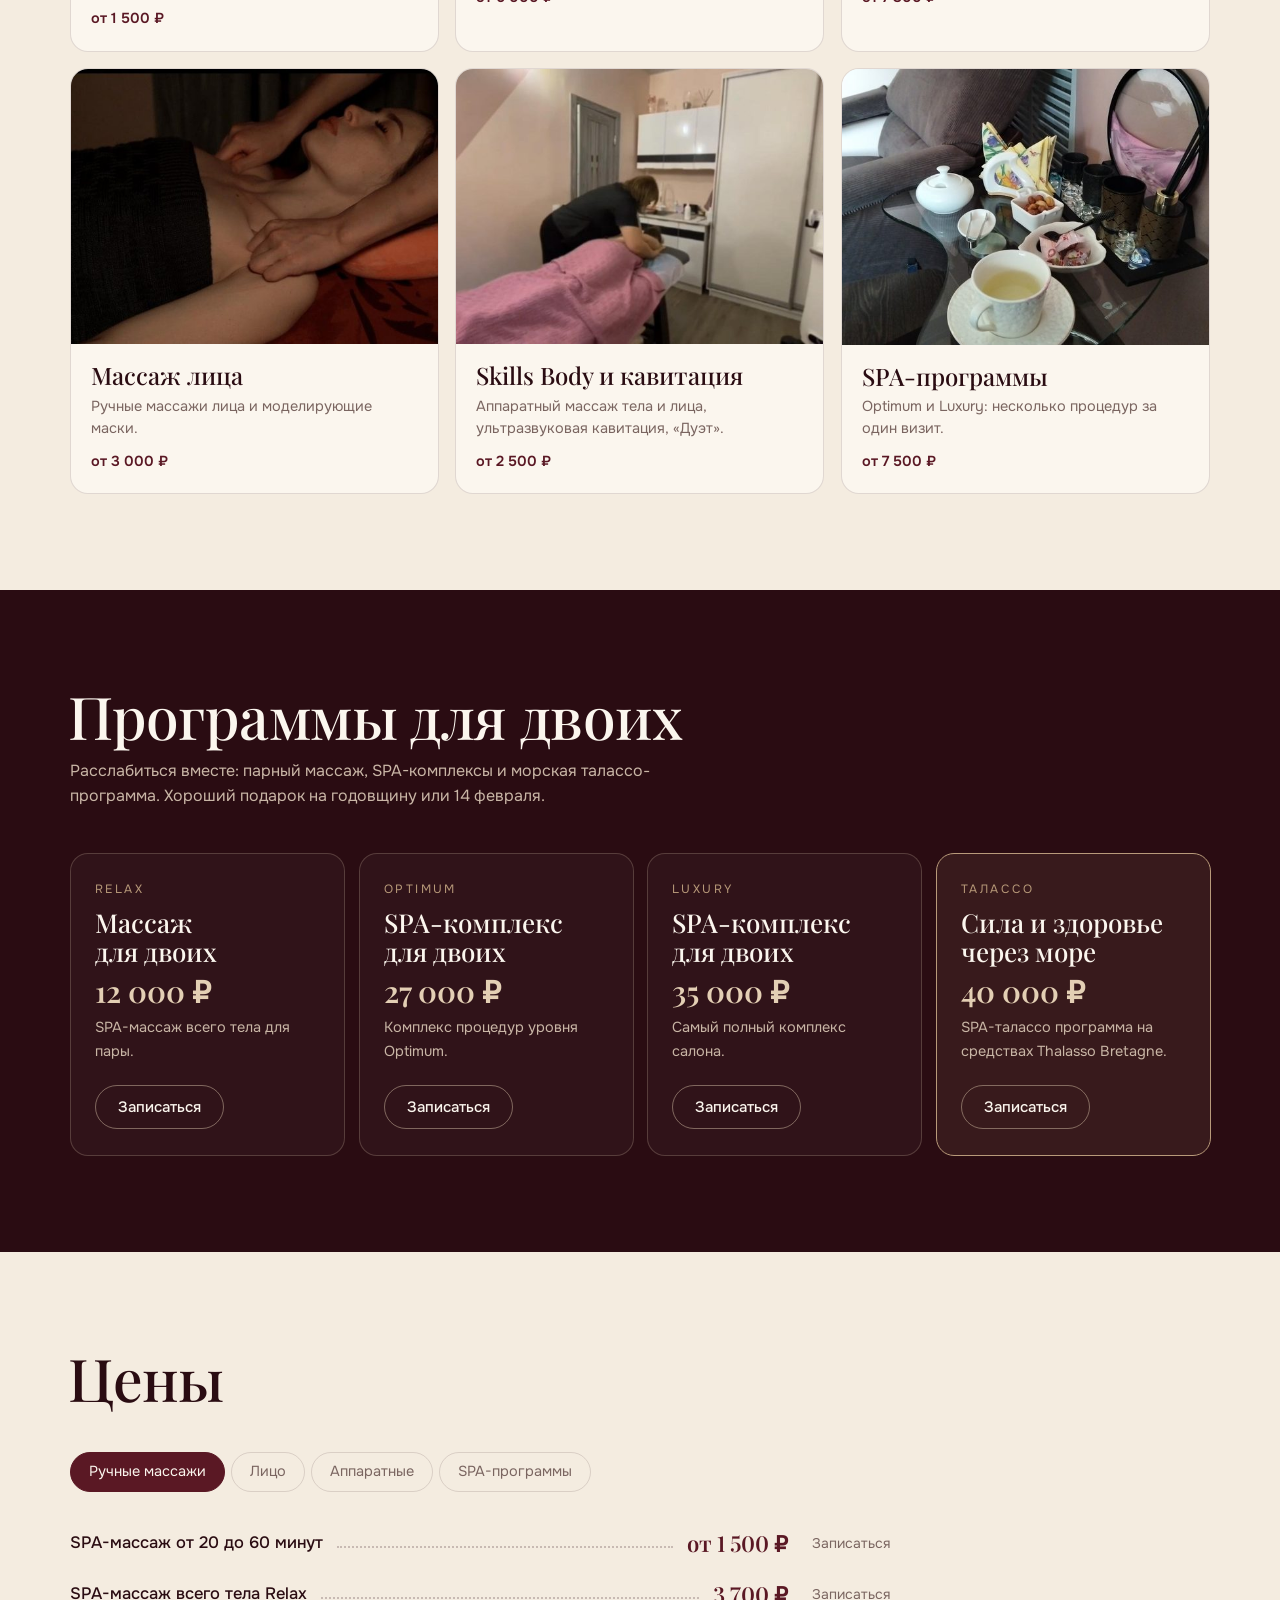
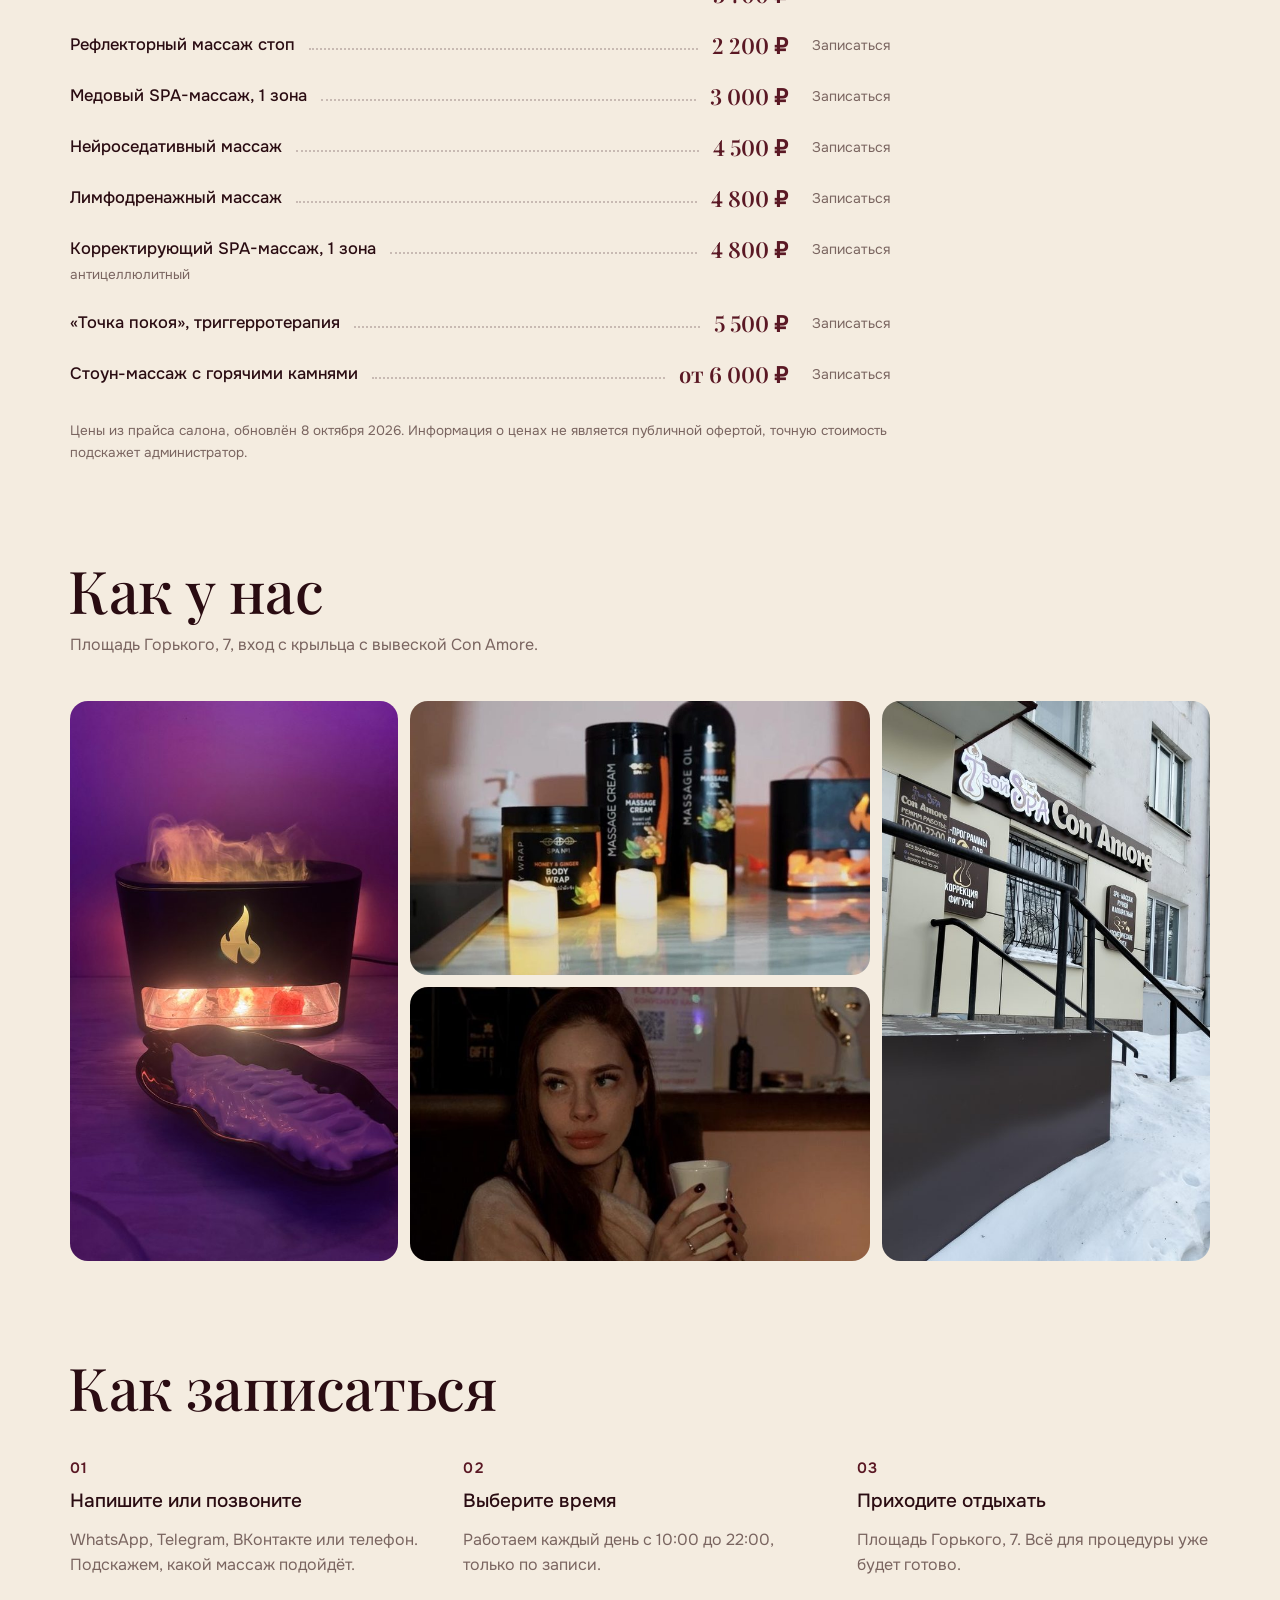
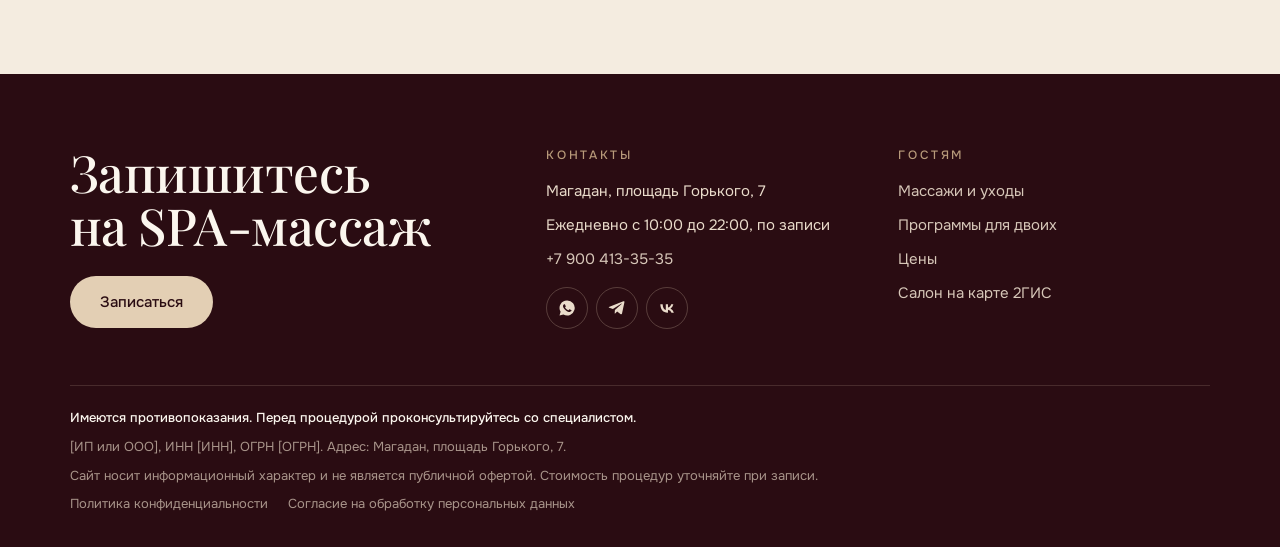
==== commit 5e0ccdc7: "Design fixes: no eyebrows, fewer lines, no hero tag Co-Authored-By: Claude Opus 5.5 <noreply@anthrop" ====
--- a/index.html
+++ b/index.html
@@ -83,13 +83,12 @@
   .tag { left: -8px }
 }
 
-.facts { display: grid; grid-template-columns: repeat(3, minmax(0, 1fr)); border-block: 1px solid var(--line) }
+.facts { display: grid; grid-template-columns: repeat(3, minmax(0, 1fr)) }
 .fact { padding: 28px 28px 26px; display: grid; gap: 8px; align-content: start }
-.fact + .fact { border-left: 1px solid var(--line) }
 .fact:first-child { padding-left: 0 }
 .fact b { font: 600 clamp(36px, 4.2vw, 54px)/1 var(--fd); color: var(--wine) }
 .fact span { color: var(--muted); font-size: 15px }
-@media (max-width: 720px) { .facts { grid-template-columns: minmax(0, 1fr) } .fact + .fact { border-left: 0; border-top: 1px solid var(--line) } .fact { padding-inline: 0 } }
+@media (max-width: 720px) { .facts { grid-template-columns: minmax(0, 1fr) } .fact { padding-inline: 0; padding-block: 14px } }
 
 section { padding-block: 96px }
 .sec-head { display: grid; gap: 12px; margin-bottom: 44px }
@@ -131,11 +130,11 @@
 .tabs button { border: 1px solid var(--line); background: transparent; height: 40px; padding: 0 18px; border-radius: 999px; font-size: 14.5px; cursor: pointer; white-space: nowrap; color: var(--muted); transition: background .2s, color .2s, border-color .2s }
 .tabs button:hover { color: var(--ink); border-color: rgba(42,12,18,.3) }
 .tabs button[aria-selected="true"] { background: var(--wine); border-color: var(--wine); color: var(--paper) }
-.plist { max-width: 820px; border-top: 1px solid rgba(42,12,18,.4) }
-.pr { display: grid; grid-template-columns: auto minmax(28px, 1fr) auto auto; column-gap: 14px; align-items: start; padding-block: 16px; border-bottom: 1px solid var(--line) }
+.plist { max-width: 820px }
+.pr { display: grid; grid-template-columns: auto minmax(28px, 1fr) auto auto; column-gap: 14px; align-items: start; padding-block: 13px }
 .pr .nm { max-width: 30em; font-weight: 500; font-size: 16.5px; line-height: 1.45 }
 .pr small { grid-column: 1 / 3; grid-row: 2; color: var(--muted); font-size: 13.5px; margin-top: 2px }
-.pr .lead { height: 17px; border-bottom: 1px dotted rgba(42,12,18,.3) }
+.pr .lead { height: 17px; border-bottom: 2px dotted rgba(42,12,18,.22) }
 .pr .sum { font: 600 22px/24px var(--fd); color: var(--wine); white-space: nowrap; font-variant-numeric: lining-nums tabular-nums }
 .pr button { border: 0; background: none; color: var(--muted); font-size: 14px; line-height: 24px; cursor: pointer; padding: 0; margin-left: 10px; border-bottom: 1px solid transparent; transition: color .2s, border-color .2s }
 .pr button:hover { color: var(--wine); border-color: var(--wine) }
@@ -152,8 +151,8 @@
 
 .steps { display: grid; grid-template-columns: repeat(3, minmax(0, 1fr)); gap: 40px }
 @media (max-width: 800px) { .steps { grid-template-columns: minmax(0, 1fr); gap: 28px } }
-.step { display: grid; gap: 10px; align-content: start; border-top: 1px solid rgba(42,12,18,.4); padding-top: 18px }
-.step .n { font: italic 500 42px/1 var(--fd); color: var(--wine) }
+.step { display: grid; gap: 10px; align-content: start }
+.step .n { font: 600 15px/1 var(--f); color: var(--wine); letter-spacing: .08em }
 .step h3 { font-size: 19px; font-weight: 500 }
 .step p { margin: 0; color: var(--muted) }
 
@@ -224,7 +223,6 @@
 .hero h1 { animation: clear .7s ease both }
 .hero-text > *:nth-child(2) { animation-delay: .15s } .hero-text > *:nth-child(3) { animation-delay: .25s } .hero-text > *:nth-child(4) { animation-delay: .35s }
 .shot .frame img { animation: clear .9s ease .1s both }
-.tag { animation: up .7s cubic-bezier(.2,.7,.2,1) .6s both }
 @media (prefers-reduced-motion: reduce) {
   *, *::before, *::after { animation: none !important; transition: none !important }
   .js .rise, .js .unblur { opacity: 1; transform: none; filter: none }
@@ -269,7 +267,6 @@
     </div>
     <div class="shot">
       <div class="frame"><img src="img/hero.jpg" alt="SPA-массаж в Con Amore"></div>
-      <div class="tag"><b>от 1 500 ₽</b><span>SPA-массаж<br>от 20 минут</span></div>
     </div>
   </div>
 
@@ -283,14 +280,14 @@
 
   <section id="dirs">
     <div class="wrap">
-      <div class="sec-head"><span class="eyebrow rise">Массажи и уходы</span><h2 class="unblur">Что выбрать</h2><p class="rise">Нажмите на карточку, чтобы сразу записаться.</p></div>
+      <div class="sec-head"><h2 class="unblur">Массажи и уходы</h2><p class="rise">Нажмите на карточку, чтобы сразу записаться.</p></div>
       <div class="dirs" id="dirs-list"></div>
     </div>
   </section>
 
   <section class="duo-sec" id="duo">
     <div class="wrap">
-      <div class="sec-head"><span class="eyebrow rise">Подарок и свидание</span><h2 class="unblur">Программы для двоих</h2><p class="rise">Расслабиться вместе: парный массаж, SPA-комплексы и морская талассо-программа. Хороший подарок на годовщину или 14 февраля.</p></div>
+      <div class="sec-head"><h2 class="unblur">Программы для двоих</h2><p class="rise">Расслабиться вместе: парный массаж, SPA-комплексы и морская талассо-программа. Хороший подарок на годовщину или 14 февраля.</p></div>
       <div class="duo">
         <div class="prog rise"><span class="n">Relax</span><h3>Массаж для двоих</h3><span class="sum">12 000 ₽</span><p>SPA-массаж всего тела для пары.</p><button class="btn-out" type="button" data-book="SPA Relax массаж для двоих">Записаться</button></div>
         <div class="prog rise"><span class="n">Optimum</span><h3>SPA-комплекс для двоих</h3><span class="sum">27 000 ₽</span><p>Комплекс процедур уровня Optimum.</p><button class="btn-out" type="button" data-book="SPA-комплекс Optimum для двоих">Записаться</button></div>
@@ -302,7 +299,7 @@
 
   <section id="prices">
     <div class="wrap">
-      <div class="sec-head"><span class="eyebrow rise">Прайс</span><h2 class="unblur">Цены</h2></div>
+      <div class="sec-head"><h2 class="unblur">Цены</h2></div>
       <div class="tabs" role="tablist" id="tabs"></div>
       <div class="plist" id="plist"></div>
       <p class="p-note">Цены из прайса салона, обновлён 8 октября 2026. Информация о ценах не является публичной офертой, точную стоимость подскажет администратор.</p>
@@ -311,7 +308,7 @@
 
   <section id="space" style="padding-top:0">
     <div class="wrap">
-      <div class="sec-head"><span class="eyebrow rise">Атмосфера</span><h2 class="unblur">Как у нас</h2><p class="rise">Площадь Горького, 7, вход с крыльца с вывеской Con Amore.</p></div>
+      <div class="sec-head"><h2 class="unblur">Как у нас</h2><p class="rise">Площадь Горького, 7, вход с крыльца с вывеской Con Amore.</p></div>
       <div class="gal rise">
         <div><img src="img/g_fire.jpg" alt="Аромадиффузор в кабинете" loading="lazy"></div>
         <div><img src="img/g_oils.jpg" alt="Масла и кремы для массажа" loading="lazy"></div>
@@ -323,7 +320,7 @@
 
   <section id="how" style="padding-top:0">
     <div class="wrap">
-      <div class="sec-head"><span class="eyebrow rise">Запись</span><h2 class="unblur">Как записаться</h2></div>
+      <div class="sec-head"><h2 class="unblur">Как записаться</h2></div>
       <div class="steps">
         <div class="step rise"><span class="n">01</span><h3>Напишите или позвоните</h3><p>WhatsApp, Telegram, ВКонтакте или телефон. Подскажем, какой массаж подойдёт.</p></div>
         <div class="step rise"><span class="n">02</span><h3>Выберите время</h3><p>Работаем каждый день с 10:00 до 22:00, только по записи.</p></div>
